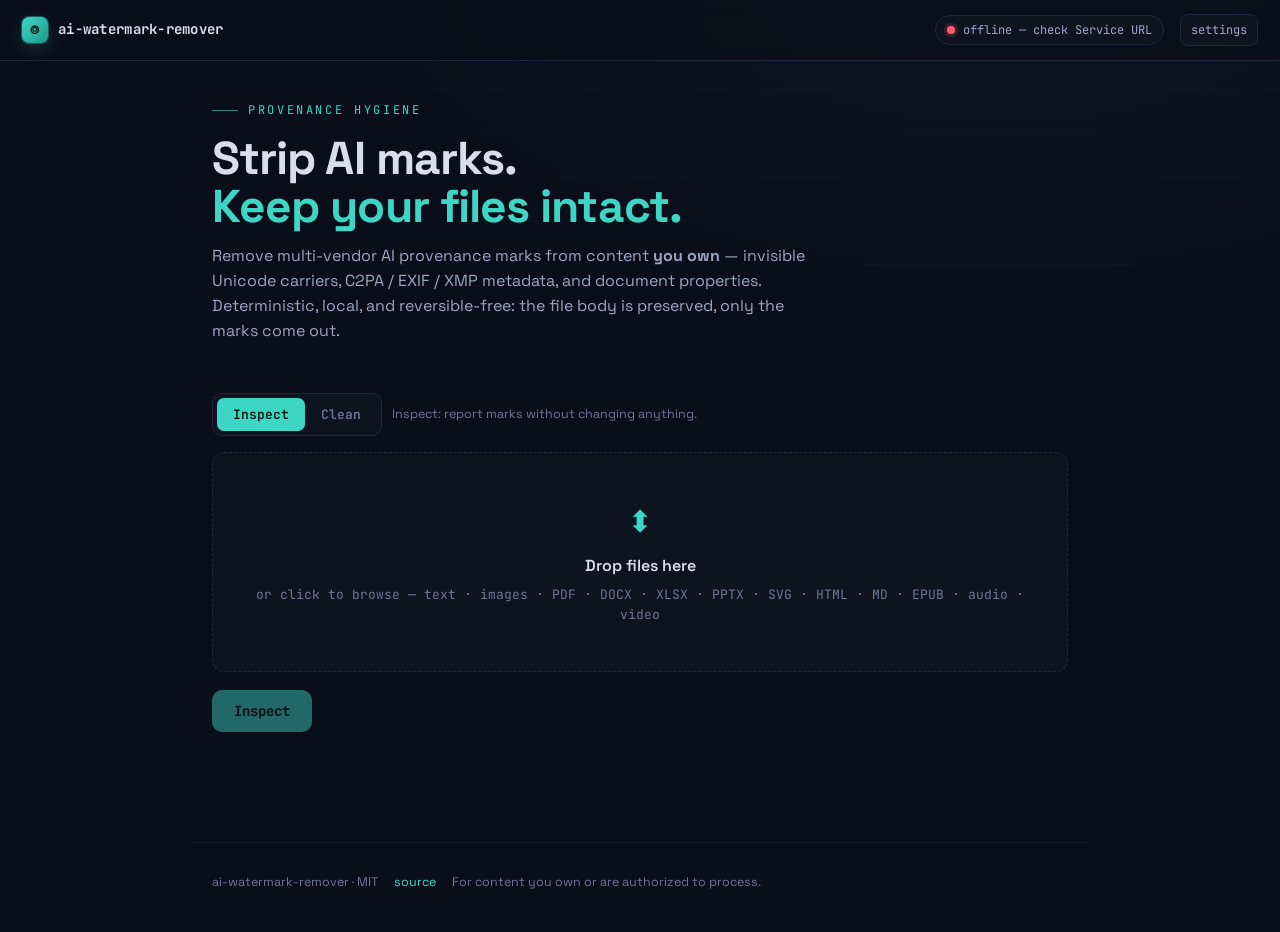
==== web/index.html @ 3063efda "add project files" ====
<!doctype html>
<html lang="en">
<head>
  <meta charset="utf-8" />
  <meta name="viewport" content="width=device-width, initial-scale=1" />
  <title>ai-watermark-remover — strip AI provenance marks</title>
  <meta name="description" content="Strip multi-vendor AI provenance marks: invisible Unicode, C2PA / EXIF / XMP metadata, and doc properties from files you own." />
  <link rel="preconnect" href="https://fonts.googleapis.com" />
  <link rel="preconnect" href="https://fonts.gstatic.com" crossorigin />
  <link href="https://fonts.googleapis.com/css2?family=Space+Grotesk:wght@400;500;600;700&family=JetBrains+Mono:wght@400;500;600;700&display=swap" rel="stylesheet" />
  <link rel="stylesheet" href="styles.css" />
</head>
<body>
  <!-- top bar -->
  <div class="topbar">
    <div class="brand">
      <span class="glyph">⌾</span>
      ai-watermark-remover <small id="ver">&nbsp;</small>
    </div>
    <div class="spacer"></div>
    <div class="status" id="status">
      <span class="dot wait" id="statusDot"></span>
      <span id="statusText">connecting…</span>
    </div>
    <button class="icon-btn" id="openSettings">settings</button>
  </div>

  <div class="wrap">
    <!-- hero -->
    <section class="hero">
      <div class="eyebrow">provenance hygiene</div>
      <h1>Strip AI marks.<br /><span class="stroke">Keep your files intact.</span></h1>
      <p class="lede">
        Remove multi-vendor AI provenance marks from content <b>you own</b> —
        invisible Unicode carriers, C2PA / EXIF / XMP metadata, and document
        properties. Deterministic, local, and reversible-free: the file body is
        preserved, only the marks come out.
      </p>
      <div class="pills" id="pills"></div>
    </section>

    <!-- mode -->
    <div class="modebar">
      <div class="seg" role="tablist">
        <button id="modeInspect" class="active">Inspect</button>
        <button id="modeClean">Clean</button>
      </div>
      <span class="hint" id="modeHint">Inspect: report marks without changing anything.</span>
    </div>

    <!-- dropzone -->
    <div class="dropzone" id="dropzone" tabindex="0" role="button" aria-label="Upload files">
      <div class="arrow">⬍</div>
      <div class="big">Drop files here</div>
      <div class="small">or click to browse — text · images · PDF · DOCX · XLSX · PPTX · SVG · HTML · MD · EPUB · audio · video</div>
      <input type="file" id="fileInput" multiple />
    </div>

    <!-- clean options (hidden in inspect mode) -->
    <details class="options" id="cleanOptions" style="display:none">
      <summary>Cleaning options</summary>
      <div class="body">
        <div class="optrow">
          <input type="checkbox" id="opt_also_layer_a" checked />
          <div><label for="opt_also_layer_a">Also scrub body text (Layer&nbsp;A)</label>
            <div class="desc">Strip invisible Unicode inside container documents (HTML, DOCX, EPUB…).</div></div>
        </div>
        <div class="optrow">
          <input type="checkbox" id="opt_nfkc" />
          <div><label for="opt_nfkc">NFKC normalize (text)</label>
            <div class="desc">Fold compatibility characters. Slightly more aggressive on text files.</div></div>
        </div>
        <div class="optrow">
          <input type="checkbox" id="opt_aggr" />
          <div><label for="opt_aggr">Aggressive homoglyphs (text)</label>
            <div class="desc">Map look-alike letters back to ASCII. May touch intentional styling.</div></div>
        </div>
        <div class="optrow">
          <input type="checkbox" id="opt_keepmeta" />
          <div><label for="opt_keepmeta">Keep non-AI metadata (images/AV)</label>
            <div class="desc">Only remove AI/C2PA marks, leave ordinary EXIF (camera, date) in place.</div></div>
        </div>
        <div class="optrow">
          <input type="checkbox" id="opt_detect" />
          <div><label for="opt_detect">Score before &amp; after</label>
            <div class="desc">Run configured detectors (stylometry, SynthID score if available) on input and output.</div></div>
        </div>
        <div class="optrow">
          <label for="opt_deep" style="min-width:150px">PDF deep-image pass</label>
          <select id="opt_deep">
            <option value="auto" selected>auto</option>
            <option value="always">always</option>
            <option value="lossless">lossless</option>
            <option value="never">never</option>
          </select>
          <div class="desc">Clean metadata inside images embedded in PDFs (needs Ghostscript).</div>
        </div>
      </div>
    </details>

    <div class="actions">
      <button class="btn" id="runBtn" disabled>Run</button>
      <button class="btn ghost" id="clearBtn" style="display:none">Clear</button>
      <span class="filecount" id="fileCount"></span>
    </div>

    <div class="scanbar" id="scanbar" style="display:none"><i></i></div>

    <!-- summary strip -->
    <div class="summary" id="summary" style="display:none"></div>

    <!-- results -->
    <div class="ledger" id="ledger"></div>
  </div>

  <!-- settings / capabilities popover -->
  <div class="pop" id="settingsPop">
    <div class="card">
      <h3>Settings</h3>
      <p class="sub">Connection and server capabilities.</p>

      <div class="field">
        <label for="apiBase">Service URL</label>
        <input id="apiBase" placeholder="/api" />
      </div>
      <div class="field">
        <label for="apiKey">API key (only if the server sets WATERMARKS_SERVER_API_KEY)</label>
        <input id="apiKey" type="password" placeholder="leave empty for no auth" />
      </div>

      <label style="font-family:var(--mono);font-size:12px;color:var(--ink-dim)">Server capabilities</label>
      <div class="caps" id="capsList"><div class="cap"><span class="d off"></span><span class="name">not loaded</span></div></div>

      <div class="actions" style="margin-top:4px">
        <button class="btn" id="saveSettings">Save &amp; reconnect</button>
        <button class="btn ghost" id="closeSettings">Close</button>
      </div>
    </div>
  </div>

  <footer class="foot">
    <div class="row">
      <span>ai-watermark-remover · MIT</span>
      <a href="https://github.com/mohityadav8/ai-watermark-remover" target="_blank" rel="noopener">source</a>
      <span>For content you own or are authorized to process.</span>
    </div>
  </footer>

  <script src="app.js"></script>
</body>
</html>
---- web/styles.css ----
/* ai-watermark-remover web UI — forensic "clean signal" aesthetic.
   No framework, no build step. Every color/spacing token lives here. */

:root {
  /* Palette — deliberately not the cream/serif AI default. A dark
     "signal lab": blue-black base, one teal "clean signal" accent,
     amber for findings, red for danger. */
  --bg:        #0A0E1A;
  --bg-grid:   #0d1220;
  --panel:     #111624;
  --panel-2:   #0e1320;
  --line:      #1E2740;
  --line-soft: #161d30;
  --ink:       #D8DEEE;
  --ink-dim:   #9aa6c2;
  --muted:     #6B7794;
  --signal:    #3DD6C4;   /* clean */
  --signal-dk: #1c9c8d;
  --warn:      #F5A623;   /* findings / suspicious */
  --danger:    #FF5C6C;
  --ok-bg:     rgba(61,214,196,0.08);
  --warn-bg:   rgba(245,166,35,0.09);
  --danger-bg: rgba(255,92,108,0.09);

  --mono: "JetBrains Mono", ui-monospace, "SF Mono", "Cascadia Code", Menlo, monospace;
  --sans: "Space Grotesk", ui-sans-serif, system-ui, -apple-system, "Segoe UI", sans-serif;

  --radius: 12px;
  --radius-sm: 8px;
}

* { box-sizing: border-box; }

html, body { margin: 0; padding: 0; }

body {
  background:
    radial-gradient(1100px 600px at 78% -8%, rgba(61,214,196,0.06), transparent 60%),
    linear-gradient(var(--bg-grid) 1px, transparent 1px) 0 0 / 100% 44px,
    var(--bg);
  color: var(--ink);
  font-family: var(--sans);
  font-size: 15px;
  line-height: 1.55;
  -webkit-font-smoothing: antialiased;
  min-height: 100vh;
}

a { color: var(--signal); text-decoration: none; }
a:hover { text-decoration: underline; }

/* ---------- top bar ---------- */
.topbar {
  display: flex; align-items: center; gap: 16px;
  padding: 14px 22px;
  border-bottom: 1px solid var(--line);
  background: rgba(10,14,26,0.75);
  backdrop-filter: blur(8px);
  position: sticky; top: 0; z-index: 20;
}
.brand {
  display: flex; align-items: center; gap: 10px;
  font-family: var(--mono); font-weight: 700; font-size: 14px;
  letter-spacing: 0.02em;
}
.brand .glyph {
  width: 26px; height: 26px; border-radius: 7px;
  background: linear-gradient(135deg, var(--signal), var(--signal-dk));
  display: grid; place-items: center;
  color: #04140f; font-weight: 800; font-size: 15px;
  box-shadow: 0 0 0 1px rgba(61,214,196,0.35), 0 6px 18px rgba(61,214,196,0.18);
}
.brand small { color: var(--muted); font-weight: 500; }
.topbar .spacer { flex: 1; }

.status {
  display: flex; align-items: center; gap: 8px;
  font-family: var(--mono); font-size: 12px; color: var(--ink-dim);
  padding: 5px 11px; border: 1px solid var(--line); border-radius: 999px;
  background: var(--panel-2);
}
.dot { width: 8px; height: 8px; border-radius: 50%; background: var(--muted); flex: none; }
.dot.up   { background: var(--signal); box-shadow: 0 0 0 3px rgba(61,214,196,0.18); }
.dot.down { background: var(--danger); box-shadow: 0 0 0 3px rgba(255,92,108,0.18); }
.dot.wait { background: var(--warn); animation: pulse 1.1s infinite; }
@keyframes pulse { 50% { opacity: 0.35; } }

.icon-btn {
  background: var(--panel-2); border: 1px solid var(--line);
  color: var(--ink-dim); border-radius: var(--radius-sm);
  padding: 7px 10px; cursor: pointer; font-family: var(--mono); font-size: 12px;
}
.icon-btn:hover { border-color: var(--signal-dk); color: var(--ink); }

/* ---------- layout ---------- */
.wrap { max-width: 900px; margin: 0 auto; padding: 40px 22px 80px; }

.hero { margin-bottom: 30px; }
.eyebrow {
  font-family: var(--mono); font-size: 12px; letter-spacing: 0.22em;
  color: var(--signal); text-transform: uppercase; margin-bottom: 14px;
  display: flex; align-items: center; gap: 10px;
}
.eyebrow::before {
  content: ""; width: 26px; height: 1px; background: var(--signal); opacity: 0.6;
}
h1 {
  font-size: clamp(30px, 5vw, 46px); line-height: 1.05; margin: 0 0 14px;
  font-weight: 700; letter-spacing: -0.02em;
}
h1 .stroke { color: var(--signal); }
.lede { color: var(--ink-dim); max-width: 62ch; margin: 0 0 20px; font-size: 16px; }

.pills { display: flex; flex-wrap: wrap; gap: 6px; }
.pill {
  font-family: var(--mono); font-size: 11px; font-weight: 600;
  padding: 4px 9px; border-radius: 6px; letter-spacing: 0.04em;
  background: var(--panel); border: 1px solid var(--line); color: var(--ink-dim);
}

/* ---------- mode toggle ---------- */
.modebar { display: flex; gap: 10px; align-items: center; margin: 26px 0 16px; flex-wrap: wrap; }
.seg {
  display: inline-flex; background: var(--panel-2);
  border: 1px solid var(--line); border-radius: 10px; padding: 4px;
}
.seg button {
  font-family: var(--mono); font-size: 13px; font-weight: 600;
  padding: 8px 16px; border: 0; border-radius: 7px; cursor: pointer;
  background: transparent; color: var(--muted);
}
.seg button.active { background: var(--signal); color: #04140f; }
.seg button:not(.active):hover { color: var(--ink); }
.modebar .hint { font-size: 12.5px; color: var(--muted); }

/* ---------- dropzone ---------- */
.dropzone {
  border: 1.5px dashed var(--line); border-radius: var(--radius);
  padding: 46px 24px; text-align: center; cursor: pointer;
  background: var(--panel-2); transition: border-color .15s, background .15s;
  position: relative; overflow: hidden;
}
.dropzone:hover, .dropzone.drag { border-color: var(--signal); background: rgba(61,214,196,0.04); }
.dropzone .arrow { font-size: 30px; color: var(--signal); margin-bottom: 8px; }
.dropzone .big { font-weight: 600; font-size: 16px; }
.dropzone .small { color: var(--muted); font-size: 13px; margin-top: 6px; font-family: var(--mono); }
.dropzone input { display: none; }

/* animated scan line while processing */
.scanbar { height: 3px; background: var(--line-soft); border-radius: 3px; margin: 18px 0 4px; overflow: hidden; position: relative; }
.scanbar > i {
  position: absolute; top: 0; height: 100%; width: 38%; left: -38%;
  background: linear-gradient(90deg, transparent, var(--signal), transparent);
  animation: scan 1.1s linear infinite;
}
@keyframes scan { to { left: 100%; } }

/* ---------- options ---------- */
.options {
  margin-top: 16px; border: 1px solid var(--line); border-radius: var(--radius);
  background: var(--panel); overflow: hidden;
}
.options summary {
  cursor: pointer; padding: 12px 16px; font-family: var(--mono); font-size: 13px;
  color: var(--ink-dim); list-style: none; user-select: none;
  display: flex; align-items: center; gap: 8px;
}
.options summary::-webkit-details-marker { display: none; }
.options summary::before { content: "▸"; color: var(--signal); transition: transform .15s; }
.options[open] summary::before { transform: rotate(90deg); }
.options .body { padding: 4px 16px 16px; border-top: 1px solid var(--line-soft); }
.optrow { display: flex; align-items: flex-start; gap: 10px; padding: 9px 0; }
.optrow input[type=checkbox] { margin-top: 3px; accent-color: var(--signal); width: 16px; height: 16px; }
.optrow label { font-size: 13.5px; }
.optrow .desc { color: var(--muted); font-size: 12px; }
.optrow select {
  background: var(--panel-2); color: var(--ink); border: 1px solid var(--line);
  border-radius: 6px; padding: 4px 8px; font-family: var(--mono); font-size: 12px;
}

/* ---------- action button ---------- */
.actions { display: flex; gap: 10px; margin-top: 18px; align-items: center; }
.btn {
  font-family: var(--mono); font-weight: 700; font-size: 14px;
  padding: 12px 22px; border-radius: 10px; border: 0; cursor: pointer;
  background: var(--signal); color: #04140f;
}
.btn:hover { filter: brightness(1.07); }
.btn:disabled { opacity: 0.45; cursor: not-allowed; filter: none; }
.btn.ghost { background: var(--panel-2); color: var(--ink); border: 1px solid var(--line); }
.btn.ghost:hover { border-color: var(--signal-dk); }
.filecount { font-family: var(--mono); font-size: 12px; color: var(--muted); }

/* ---------- results ledger ---------- */
.ledger { margin-top: 30px; display: flex; flex-direction: column; gap: 12px; }
.rowcard {
  border: 1px solid var(--line); border-radius: var(--radius);
  background: var(--panel); overflow: hidden;
}
.rowhead {
  display: flex; align-items: center; gap: 12px; padding: 13px 16px; cursor: pointer;
}
.rowhead .fname { font-family: var(--mono); font-size: 13.5px; flex: 1; overflow: hidden; text-overflow: ellipsis; white-space: nowrap; }
.badge {
  font-family: var(--mono); font-size: 11px; font-weight: 700; padding: 3px 9px;
  border-radius: 999px; letter-spacing: 0.03em; flex: none;
}
.badge.clean { background: var(--ok-bg); color: var(--signal); border: 1px solid rgba(61,214,196,0.3); }
.badge.found { background: var(--warn-bg); color: var(--warn); border: 1px solid rgba(245,166,35,0.3); }
.badge.err   { background: var(--danger-bg); color: var(--danger); border: 1px solid rgba(255,92,108,0.3); }
.badge.wait  { background: var(--panel-2); color: var(--muted); border: 1px solid var(--line); }
.kindtag { font-family: var(--mono); font-size: 11px; color: var(--muted); flex:none; }
.chev { color: var(--muted); transition: transform .15s; flex: none; }
.rowcard.open .chev { transform: rotate(90deg); }

.rowbody { display: none; padding: 4px 16px 16px; border-top: 1px solid var(--line-soft); }
.rowcard.open .rowbody { display: block; }

.dl {
  font-family: var(--mono); font-size: 12px; font-weight: 700; flex: none;
  padding: 6px 12px; border-radius: 7px; border: 1px solid var(--signal-dk);
  background: transparent; color: var(--signal); cursor: pointer; text-decoration: none;
}
.dl:hover { background: var(--ok-bg); text-decoration: none; }

/* findings table */
.findings { margin-top: 8px; }
.finding {
  display: flex; gap: 10px; padding: 7px 0; border-bottom: 1px solid var(--line-soft);
  font-size: 13px;
}
.finding:last-child { border-bottom: 0; }
.finding .k { font-family: var(--mono); color: var(--ink-dim); min-width: 190px; }
.finding .v { color: var(--ink); font-family: var(--mono); }
.finding .v.zero { color: var(--muted); }
.finding .v.hit { color: var(--warn); font-weight: 700; }

.note { font-size: 12.5px; color: var(--muted); margin-top: 10px; line-height: 1.5; }

pre.raw {
  margin-top: 12px; background: var(--panel-2); border: 1px solid var(--line-soft);
  border-radius: var(--radius-sm); padding: 12px; font-family: var(--mono);
  font-size: 11.5px; color: var(--ink-dim); overflow: auto; max-height: 320px;
}

/* summary strip after a run */
.summary {
  display: flex; gap: 18px; flex-wrap: wrap; align-items: center;
  margin-top: 24px; padding: 14px 18px; border: 1px solid var(--line);
  border-radius: var(--radius); background: var(--panel-2);
}
.summary .stat { font-family: var(--mono); font-size: 13px; }
.summary .stat b { color: var(--signal); font-size: 18px; margin-right: 6px; }
.summary .stat.warn b { color: var(--warn); }
.summary .spacer { flex: 1; }

/* ---------- capabilities / settings popover ---------- */
.pop {
  position: fixed; inset: 0; background: rgba(4,7,14,0.7); z-index: 40;
  display: none; align-items: center; justify-content: center; padding: 20px;
}
.pop.show { display: flex; }
.card {
  width: 100%; max-width: 460px; background: var(--panel);
  border: 1px solid var(--line); border-radius: var(--radius); padding: 22px;
}
.card h3 { margin: 0 0 4px; font-size: 17px; }
.card p.sub { margin: 0 0 16px; color: var(--muted); font-size: 13px; }
.field { margin-bottom: 14px; }
.field label { display: block; font-family: var(--mono); font-size: 12px; color: var(--ink-dim); margin-bottom: 6px; }
.field input {
  width: 100%; background: var(--panel-2); border: 1px solid var(--line);
  border-radius: var(--radius-sm); padding: 10px 12px; color: var(--ink);
  font-family: var(--mono); font-size: 13px;
}
.field input:focus { outline: none; border-color: var(--signal-dk); }
.caps { display: flex; flex-direction: column; gap: 7px; margin: 6px 0 16px; }
.cap { display: flex; align-items: center; gap: 9px; font-family: var(--mono); font-size: 12.5px; }
.cap .d { width: 7px; height: 7px; border-radius: 50%; flex: none; }
.cap .d.on { background: var(--signal); } .cap .d.off { background: var(--muted); }
.cap .name { color: var(--ink-dim); } .cap .val { margin-left: auto; color: var(--muted); }
.cap .val.on { color: var(--signal); }

footer.foot {
  max-width: 900px; margin: 0 auto; padding: 30px 22px 40px;
  color: var(--muted); font-size: 12.5px; border-top: 1px solid var(--line-soft);
}
footer.foot .row { display: flex; gap: 16px; flex-wrap: wrap; }

@media (max-width: 560px) {
  .finding { flex-direction: column; gap: 2px; }
  .finding .k { min-width: 0; }
  .rowhead .kindtag { display: none; }
}
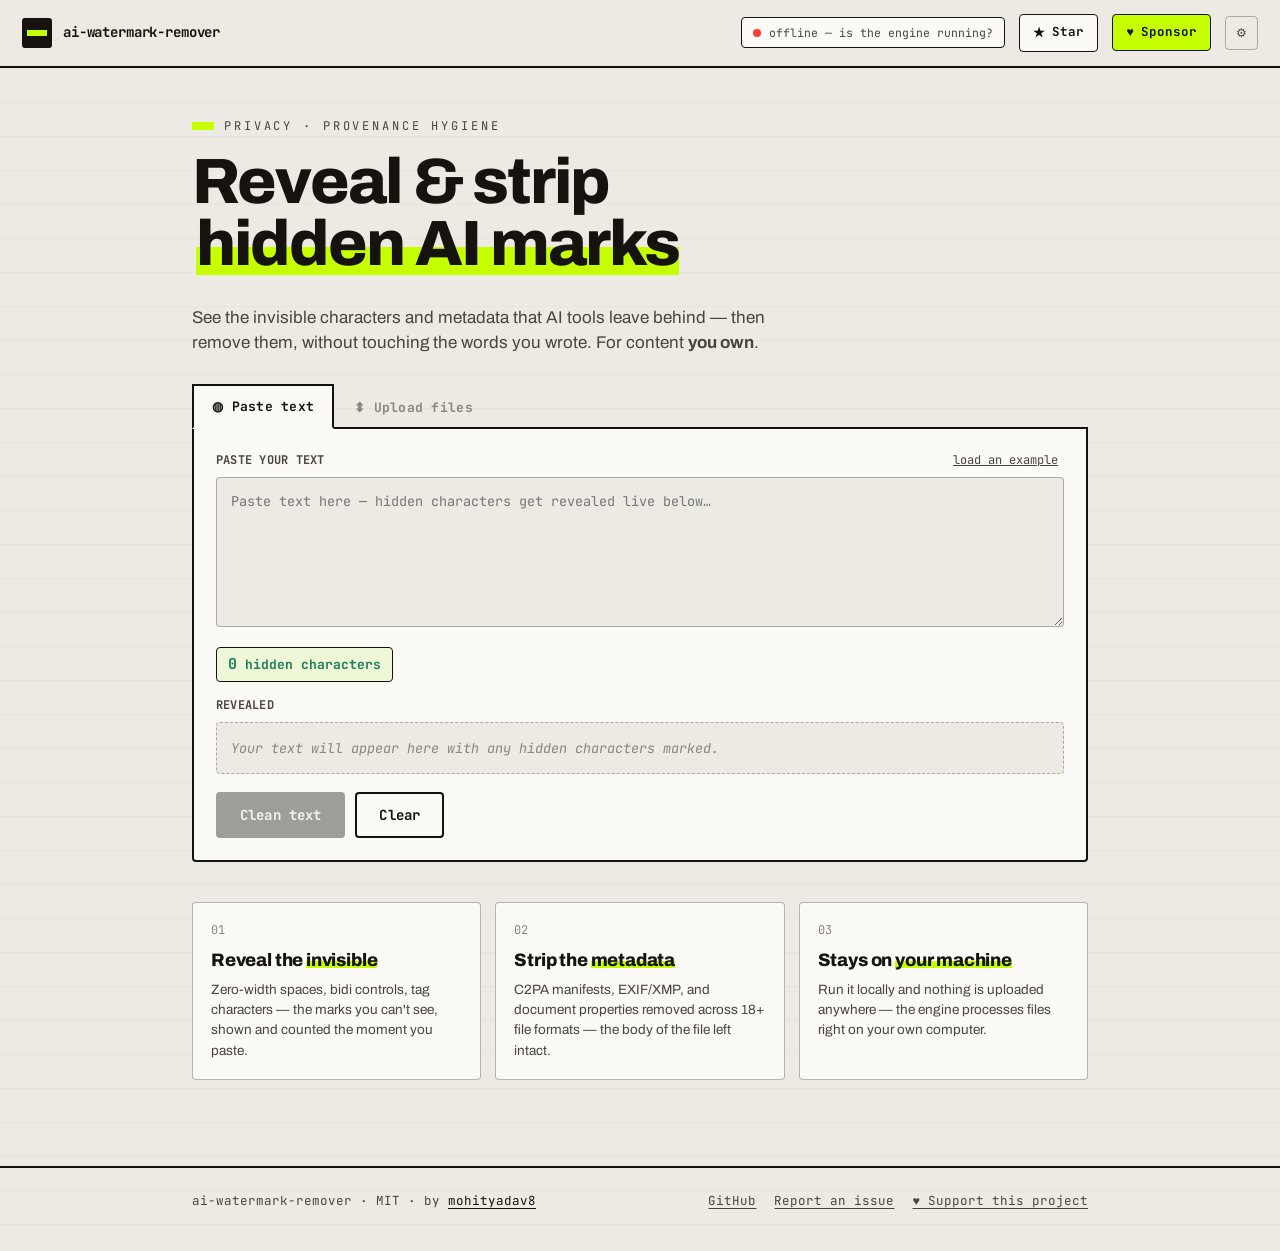
==== commit 2ac1d186: "New interactive UI + sponsor button" ====
--- a/web/index.html
+++ b/web/index.html
@@ -3,122 +3,145 @@
 <head>
   <meta charset="utf-8" />
   <meta name="viewport" content="width=device-width, initial-scale=1" />
-  <title>ai-watermark-remover — strip AI provenance marks</title>
-  <meta name="description" content="Strip multi-vendor AI provenance marks: invisible Unicode, C2PA / EXIF / XMP metadata, and doc properties from files you own." />
+  <title>ai-watermark-remover — reveal &amp; strip hidden AI marks</title>
+  <meta name="description" content="Reveal and remove hidden AI provenance marks — invisible Unicode, C2PA / EXIF / XMP metadata, doc properties — from content you own." />
   <link rel="preconnect" href="https://fonts.googleapis.com" />
   <link rel="preconnect" href="https://fonts.gstatic.com" crossorigin />
-  <link href="https://fonts.googleapis.com/css2?family=Space+Grotesk:wght@400;500;600;700&family=JetBrains+Mono:wght@400;500;600;700&display=swap" rel="stylesheet" />
+  <link href="https://fonts.googleapis.com/css2?family=Archivo:wght@400;500;600;700;800;900&family=JetBrains+Mono:wght@400;500;700&display=swap" rel="stylesheet" />
   <link rel="stylesheet" href="styles.css" />
 </head>
 <body>
-  <!-- top bar -->
+  <!-- =========================================================
+       EDIT YOUR LINKS HERE (used by the two header buttons + footer)
+       ========================================================= -->
+  <!-- repo:    https://github.com/mohityadav8/ai-watermark-remover
+       sponsor: https://github.com/sponsors/mohityadav8  -->
+
   <div class="topbar">
     <div class="brand">
-      <span class="glyph">⌾</span>
-      ai-watermark-remover <small id="ver">&nbsp;</small>
+      <span class="mark" aria-hidden="true"></span>
+      <span class="name">ai-watermark-remover</span>
     </div>
     <div class="spacer"></div>
-    <div class="status" id="status">
+    <span class="status" id="status">
       <span class="dot wait" id="statusDot"></span>
       <span id="statusText">connecting…</span>
-    </div>
-    <button class="icon-btn" id="openSettings">settings</button>
+    </span>
+    <a class="hbtn" id="repoLink" href="https://github.com/mohityadav8/ai-watermark-remover" target="_blank" rel="noopener">
+      <span class="star">★</span><span class="lbl">Star</span>
+    </a>
+    <a class="hbtn sponsor" id="sponsorLink" href="https://github.com/sponsors/mohityadav8" target="_blank" rel="noopener">
+      ♥ <span class="lbl">Sponsor</span>
+    </a>
+    <button class="iconbtn" id="openSettings" title="Settings">⚙</button>
   </div>
 
   <div class="wrap">
     <!-- hero -->
-    <section class="hero">
-      <div class="eyebrow">provenance hygiene</div>
-      <h1>Strip AI marks.<br /><span class="stroke">Keep your files intact.</span></h1>
+    <section>
+      <div class="eyebrow"><span class="tick"></span> privacy · provenance hygiene</div>
+      <h1>Reveal &amp; strip<br /><span class="redact"><span class="txt">hidden AI marks</span><span class="bar" aria-hidden="true"></span></span></h1>
       <p class="lede">
-        Remove multi-vendor AI provenance marks from content <b>you own</b> —
-        invisible Unicode carriers, C2PA / EXIF / XMP metadata, and document
-        properties. Deterministic, local, and reversible-free: the file body is
-        preserved, only the marks come out.
+        See the invisible characters and metadata that AI tools leave behind — then
+        remove them, without touching the words you wrote. For content <b>you own</b>.
       </p>
-      <div class="pills" id="pills"></div>
     </section>
 
-    <!-- mode -->
-    <div class="modebar">
-      <div class="seg" role="tablist">
-        <button id="modeInspect" class="active">Inspect</button>
-        <button id="modeClean">Clean</button>
-      </div>
-      <span class="hint" id="modeHint">Inspect: report marks without changing anything.</span>
+    <!-- tabs -->
+    <div class="tabs" role="tablist">
+      <button class="tab active" id="tabText" role="tab">◍ Paste text</button>
+      <button class="tab" id="tabFiles" role="tab">⬍ Upload files</button>
     </div>
 
-    <!-- dropzone -->
-    <div class="dropzone" id="dropzone" tabindex="0" role="button" aria-label="Upload files">
-      <div class="arrow">⬍</div>
-      <div class="big">Drop files here</div>
-      <div class="small">or click to browse — text · images · PDF · DOCX · XLSX · PPTX · SVG · HTML · MD · EPUB · audio · video</div>
-      <input type="file" id="fileInput" multiple />
+    <!-- PANEL: text -->
+    <div class="panel" id="panelText">
+      <div class="rowlabel">
+        <span class="l">Paste your text</span>
+        <button class="link" id="loadExample">load an example</button>
+      </div>
+      <textarea class="paste" id="textInput" placeholder="Paste text here — hidden characters get revealed live below…"></textarea>
+
+      <div class="livestat" id="liveStat">
+        <span class="verdict clean" id="verdict"><span class="n">0</span> hidden characters</span>
+        <span class="chips" id="chips"></span>
+      </div>
+
+      <div class="rowlabel"><span class="l">Revealed</span></div>
+      <div class="revealbox" id="revealBox"><span class="empty">Your text will appear here with any hidden characters marked.</span></div>
+
+      <div class="actions">
+        <button class="btn" id="cleanTextBtn" disabled>Clean text</button>
+        <button class="btn ghost" id="clearTextBtn">Clear</button>
+        <span class="hintline" id="textHint"></span>
+      </div>
+
+      <div class="outwrap" id="textOutWrap" style="display:none">
+        <div class="cap">✓ Cleaned — <span id="textRemoved"></span></div>
+        <div class="outbox" id="textOutput"></div>
+        <div class="stamp" id="stampText">Clean</div>
+        <div class="actions">
+          <button class="btn" id="copyTextBtn">Copy cleaned text</button>
+        </div>
+      </div>
     </div>
 
-    <!-- clean options (hidden in inspect mode) -->
-    <details class="options" id="cleanOptions" style="display:none">
-      <summary>Cleaning options</summary>
-      <div class="body">
-        <div class="optrow">
-          <input type="checkbox" id="opt_also_layer_a" checked />
-          <div><label for="opt_also_layer_a">Also scrub body text (Layer&nbsp;A)</label>
-            <div class="desc">Strip invisible Unicode inside container documents (HTML, DOCX, EPUB…).</div></div>
-        </div>
-        <div class="optrow">
-          <input type="checkbox" id="opt_nfkc" />
-          <div><label for="opt_nfkc">NFKC normalize (text)</label>
-            <div class="desc">Fold compatibility characters. Slightly more aggressive on text files.</div></div>
-        </div>
-        <div class="optrow">
-          <input type="checkbox" id="opt_aggr" />
-          <div><label for="opt_aggr">Aggressive homoglyphs (text)</label>
-            <div class="desc">Map look-alike letters back to ASCII. May touch intentional styling.</div></div>
-        </div>
-        <div class="optrow">
-          <input type="checkbox" id="opt_keepmeta" />
-          <div><label for="opt_keepmeta">Keep non-AI metadata (images/AV)</label>
-            <div class="desc">Only remove AI/C2PA marks, leave ordinary EXIF (camera, date) in place.</div></div>
-        </div>
-        <div class="optrow">
-          <input type="checkbox" id="opt_detect" />
-          <div><label for="opt_detect">Score before &amp; after</label>
-            <div class="desc">Run configured detectors (stylometry, SynthID score if available) on input and output.</div></div>
-        </div>
-        <div class="optrow">
-          <label for="opt_deep" style="min-width:150px">PDF deep-image pass</label>
-          <select id="opt_deep">
-            <option value="auto" selected>auto</option>
-            <option value="always">always</option>
-            <option value="lossless">lossless</option>
-            <option value="never">never</option>
-          </select>
-          <div class="desc">Clean metadata inside images embedded in PDFs (needs Ghostscript).</div>
-        </div>
+    <!-- PANEL: files -->
+    <div class="panel" id="panelFiles" style="display:none">
+      <div class="dropzone" id="dropzone" tabindex="0" role="button" aria-label="Upload files">
+        <div class="icon" aria-hidden="true"></div>
+        <div class="big">Drop files here</div>
+        <div class="small">or click to browse — TXT · MD · HTML · PNG · JPEG · PDF · DOCX · XLSX · PPTX · SVG · EPUB · MP4 · MP3</div>
+        <input type="file" id="fileInput" multiple />
       </div>
-    </details>
+      <div class="filechips" id="fileChips"></div>
 
-    <div class="actions">
-      <button class="btn" id="runBtn" disabled>Run</button>
-      <button class="btn ghost" id="clearBtn" style="display:none">Clear</button>
-      <span class="filecount" id="fileCount"></span>
+      <div class="actions">
+        <button class="btn ghost" id="inspectBtn" disabled>Inspect</button>
+        <button class="btn" id="cleanBtn" disabled>Clean</button>
+        <button class="btn ghost" id="clearFilesBtn" style="display:none">Clear</button>
+        <span class="hintline" id="fileHint"></span>
+      </div>
+
+      <div class="scanbar" id="scanbar" style="display:none"><i></i></div>
+      <div class="summary" id="summary" style="display:none"></div>
+      <div class="ledger" id="ledger"></div>
     </div>
 
-    <div class="scanbar" id="scanbar" style="display:none"><i></i></div>
-
-    <!-- summary strip -->
-    <div class="summary" id="summary" style="display:none"></div>
-
-    <!-- results -->
-    <div class="ledger" id="ledger"></div>
+    <!-- features -->
+    <section class="features">
+      <div class="feature">
+        <div class="num">01</div>
+        <h3>Reveal the <span class="accent">invisible</span></h3>
+        <p>Zero-width spaces, bidi controls, tag characters — the marks you can't see, shown and counted the moment you paste.</p>
+      </div>
+      <div class="feature">
+        <div class="num">02</div>
+        <h3>Strip the <span class="accent">metadata</span></h3>
+        <p>C2PA manifests, EXIF/XMP, and document properties removed across 18+ file formats — the body of the file left intact.</p>
+      </div>
+      <div class="feature">
+        <div class="num">03</div>
+        <h3>Stays on <span class="accent">your machine</span></h3>
+        <p>Run it locally and nothing is uploaded anywhere — the engine processes files right on your own computer.</p>
+      </div>
+    </section>
   </div>
 
-  <!-- settings / capabilities popover -->
+  <footer class="foot">
+    <div class="footin">
+      <span class="who">ai-watermark-remover · MIT · by <a href="https://github.com/mohityadav8" target="_blank" rel="noopener">mohityadav8</a></span>
+      <span class="spacer"></span>
+      <a class="flink" href="https://github.com/mohityadav8/ai-watermark-remover" target="_blank" rel="noopener">GitHub</a>
+      <a class="flink" href="https://github.com/mohityadav8/ai-watermark-remover/issues" target="_blank" rel="noopener">Report an issue</a>
+      <a class="flink" href="https://github.com/sponsors/mohityadav8" target="_blank" rel="noopener">♥ Support this project</a>
+    </div>
+  </footer>
+
+  <!-- settings modal -->
   <div class="pop" id="settingsPop">
-    <div class="card">
+    <div class="modal">
       <h3>Settings</h3>
       <p class="sub">Connection and server capabilities.</p>
-
       <div class="field">
         <label for="apiBase">Service URL</label>
         <input id="apiBase" placeholder="/api" />
@@ -127,25 +150,15 @@
         <label for="apiKey">API key (only if the server sets WATERMARKS_SERVER_API_KEY)</label>
         <input id="apiKey" type="password" placeholder="leave empty for no auth" />
       </div>
-
-      <label style="font-family:var(--mono);font-size:12px;color:var(--ink-dim)">Server capabilities</label>
+      <label style="font-family:var(--mono);font-size:12px;color:var(--ink-2)">Server capabilities</label>
       <div class="caps" id="capsList"><div class="cap"><span class="d off"></span><span class="name">not loaded</span></div></div>
-
-      <div class="actions" style="margin-top:4px">
+      <div class="actions">
         <button class="btn" id="saveSettings">Save &amp; reconnect</button>
         <button class="btn ghost" id="closeSettings">Close</button>
       </div>
     </div>
   </div>
 
-  <footer class="foot">
-    <div class="row">
-      <span>ai-watermark-remover · MIT</span>
-      <a href="https://github.com/mohityadav8/ai-watermark-remover" target="_blank" rel="noopener">source</a>
-      <span>For content you own or are authorized to process.</span>
-    </div>
-  </footer>
-
   <script src="app.js"></script>
 </body>
-</html>
+</html>
--- a/web/styles.css
+++ b/web/styles.css
@@ -1,294 +1,1114 @@
-/* ai-watermark-remover web UI — forensic "clean signal" aesthetic.
-   No framework, no build step. Every color/spacing token lives here. */
+/* ai-watermark-remover — "declassify" theme.
+   Concept: revealing and redacting hidden marks. Cool-neutral paper, heavy
+   grotesk type, solid-black redaction bars (the signature), one electric-lime
+   highlighter accent. No serif, no dark-mode-with-acid, no broadsheet rules. */
 
 :root {
-  /* Palette — deliberately not the cream/serif AI default. A dark
-     "signal lab": blue-black base, one teal "clean signal" accent,
-     amber for findings, red for danger. */
-  --bg:        #0A0E1A;
-  --bg-grid:   #0d1220;
-  --panel:     #111624;
-  --panel-2:   #0e1320;
-  --line:      #1E2740;
-  --line-soft: #161d30;
-  --ink:       #D8DEEE;
-  --ink-dim:   #9aa6c2;
-  --muted:     #6B7794;
-  --signal:    #3DD6C4;   /* clean */
-  --signal-dk: #1c9c8d;
-  --warn:      #F5A623;   /* findings / suspicious */
-  --danger:    #FF5C6C;
-  --ok-bg:     rgba(61,214,196,0.08);
-  --warn-bg:   rgba(245,166,35,0.09);
-  --danger-bg: rgba(255,92,108,0.09);
-
-  --mono: "JetBrains Mono", ui-monospace, "SF Mono", "Cascadia Code", Menlo, monospace;
-  --sans: "Space Grotesk", ui-sans-serif, system-ui, -apple-system, "Segoe UI", sans-serif;
-
-  --radius: 12px;
-  --radius-sm: 8px;
-}
-
-* { box-sizing: border-box; }
-
-html, body { margin: 0; padding: 0; }
-
+  --paper: #ECEAE3;
+  --paper-2: #E3E0D7;
+  --card: #FBFAF6;
+  --ink: #16130F;
+  --ink-2: #4A443B;
+  --muted: #8B857A;
+  --line: rgba(22, 19, 15, 0.14);
+  --line-2: rgba(22, 19, 15, 0.30);
+  --redact: #16130F;
+  --marker: #C6FF00;
+  /* highlighter lime */
+  --marker-d: #A8DA00;
+  --alert: #FF3B30;
+  /* marks found */
+  --alert-d: #C81E12;
+  --ok: #1a7f5a;
+
+  --display: "Archivo", ui-sans-serif, system-ui, -apple-system, "Segoe UI", sans-serif;
+  --body: "Archivo", ui-sans-serif, system-ui, -apple-system, "Segoe UI", sans-serif;
+  --mono: "JetBrains Mono", ui-monospace, "SF Mono", Menlo, monospace;
+
+  --r: 4px;
+  /* documents are crisp — small radii, not pill-round */
+}
+
+* {
+  box-sizing: border-box;
+}
+
+html,
 body {
-  background:
-    radial-gradient(1100px 600px at 78% -8%, rgba(61,214,196,0.06), transparent 60%),
-    linear-gradient(var(--bg-grid) 1px, transparent 1px) 0 0 / 100% 44px,
-    var(--bg);
-  color: var(--ink);
-  font-family: var(--sans);
+  margin: 0;
+  padding: 0;
+}
+
+body {
+  background: var(--paper);
+  color: var(--ink);
+  font-family: var(--body);
   font-size: 15px;
-  line-height: 1.55;
+  line-height: 1.5;
   -webkit-font-smoothing: antialiased;
   min-height: 100vh;
-}
-
-a { color: var(--signal); text-decoration: none; }
-a:hover { text-decoration: underline; }
-
-/* ---------- top bar ---------- */
+  /* faint document ruling */
+  background-image: linear-gradient(rgba(22, 19, 15, 0.028) 1px, transparent 1px);
+  background-size: 100% 34px;
+}
+
+a {
+  color: var(--ink);
+  text-underline-offset: 3px;
+}
+
+/* ---------------- top bar ---------------- */
 .topbar {
-  display: flex; align-items: center; gap: 16px;
+  display: flex;
+  align-items: center;
+  gap: 14px;
   padding: 14px 22px;
+  border-bottom: 2px solid var(--ink);
+  background: var(--paper);
+  position: sticky;
+  top: 0;
+  z-index: 30;
+}
+
+.brand {
+  display: flex;
+  align-items: center;
+  gap: 11px;
+}
+
+.brand .mark {
+  width: 30px;
+  height: 30px;
+  background: var(--ink);
+  position: relative;
+  border-radius: 3px;
+}
+
+.brand .mark::after {
+  /* a little redaction bar inside the logo */
+  content: "";
+  position: absolute;
+  left: 5px;
+  right: 5px;
+  top: 12px;
+  height: 6px;
+  background: var(--marker);
+}
+
+.brand .name {
+  font-family: var(--mono);
+  font-weight: 700;
+  font-size: 14px;
+  letter-spacing: -0.01em;
+}
+
+.brand .name b {
+  font-weight: 700;
+}
+
+.topbar .spacer {
+  flex: 1;
+}
+
+.status {
+  display: inline-flex;
+  align-items: center;
+  gap: 8px;
+  font-family: var(--mono);
+  font-size: 11.5px;
+  color: var(--ink-2);
+  padding: 6px 11px;
+  border: 1.5px solid var(--ink);
+  border-radius: var(--r);
+  background: var(--card);
+}
+
+.dot {
+  width: 8px;
+  height: 8px;
+  border-radius: 50%;
+  background: var(--muted);
+}
+
+.dot.up {
+  background: var(--ok);
+}
+
+.dot.down {
+  background: var(--alert);
+}
+
+.dot.wait {
+  background: #d9a400;
+  animation: blink 1s infinite;
+}
+
+@keyframes blink {
+  50% {
+    opacity: .3;
+  }
+}
+
+/* header buttons */
+.hbtn {
+  font-family: var(--mono);
+  font-size: 12.5px;
+  font-weight: 700;
+  display: inline-flex;
+  align-items: center;
+  gap: 7px;
+  padding: 8px 13px;
+  border-radius: var(--r);
+  cursor: pointer;
+  text-decoration: none;
+  border: 1.5px solid var(--ink);
+  background: var(--card);
+  color: var(--ink);
+}
+
+.hbtn:hover {
+  background: var(--ink);
+  color: var(--paper);
+}
+
+.hbtn.sponsor {
+  background: var(--marker);
+  border-color: var(--ink);
+  color: var(--ink);
+}
+
+.hbtn.sponsor:hover {
+  background: var(--ink);
+  color: var(--marker);
+}
+
+.hbtn .star {
+  font-size: 13px;
+}
+
+.iconbtn {
+  font-family: var(--mono);
+  font-size: 12px;
+  border: 1.5px solid var(--line-2);
+  background: transparent;
+  color: var(--ink-2);
+  border-radius: var(--r);
+  padding: 8px 10px;
+  cursor: pointer;
+}
+
+.iconbtn:hover {
+  border-color: var(--ink);
+  color: var(--ink);
+}
+
+/* ---------------- layout ---------------- */
+.wrap {
+  max-width: 940px;
+  margin: 0 auto;
+  padding: 46px 22px 40px;
+}
+
+/* ---------------- hero ---------------- */
+.eyebrow {
+  font-family: var(--mono);
+  font-size: 12px;
+  letter-spacing: 0.24em;
+  text-transform: uppercase;
+  color: var(--ink-2);
+  display: inline-flex;
+  align-items: center;
+  gap: 10px;
+  margin-bottom: 16px;
+}
+
+.eyebrow .tick {
+  width: 22px;
+  height: 8px;
+  background: var(--marker);
+  display: inline-block;
+}
+
+h1 {
+  font-family: var(--display);
+  font-weight: 800;
+  letter-spacing: -0.03em;
+  font-size: clamp(34px, 6.4vw, 64px);
+  line-height: 0.98;
+  margin: 0 0 18px;
+  text-transform: none;
+}
+
+/* redaction reveal on a phrase */
+.redact {
+  position: relative;
+  display: inline-block;
+  overflow: hidden;
+  padding: 0 4px;
+}
+
+.redact .txt {
+  background: linear-gradient(var(--marker), var(--marker)) 0 88%/100% 40% no-repeat;
+  padding-bottom: 2px;
+}
+
+.redact .bar {
+  position: absolute;
+  top: -4px;
+  bottom: -2px;
+  left: -4px;
+  right: -4px;
+  background: var(--redact);
+  transform: translateX(0);
+  animation: wipe 1.15s cubic-bezier(.76, 0, .24, 1) .45s both;
+}
+
+@keyframes wipe {
+  to {
+    transform: translateX(calc(100% + 8px));
+  }
+}
+
+.lede {
+  color: var(--ink-2);
+  max-width: 60ch;
+  font-size: 17px;
+  margin: 0 0 26px;
+}
+
+/* ---------------- tabs ---------------- */
+.tabs {
+  display: flex;
+  gap: 0;
+  border-bottom: 2px solid var(--ink);
+  margin-bottom: 0;
+}
+
+.tab {
+  font-family: var(--mono);
+  font-size: 13px;
+  font-weight: 700;
+  letter-spacing: 0.02em;
+  padding: 12px 18px;
+  border: 2px solid transparent;
+  border-bottom: none;
+  cursor: pointer;
+  background: transparent;
+  color: var(--muted);
+  position: relative;
+  top: 2px;
+}
+
+.tab.active {
+  color: var(--ink);
+  background: var(--card);
+  border-color: var(--ink);
+  border-bottom: 2px solid var(--card);
+}
+
+.tab:not(.active):hover {
+  color: var(--ink);
+}
+
+.panel {
+  border: 2px solid var(--ink);
+  border-top: none;
+  background: var(--card);
+  padding: 22px;
+  border-radius: 0 0 var(--r) var(--r);
+}
+
+/* ---------------- text tool ---------------- */
+.rowlabel {
+  display: flex;
+  align-items: center;
+  justify-content: space-between;
+  margin-bottom: 8px;
+}
+
+.rowlabel .l {
+  font-family: var(--mono);
+  font-size: 12px;
+  font-weight: 700;
+  letter-spacing: 0.02em;
+  text-transform: uppercase;
+  color: var(--ink-2);
+}
+
+.rowlabel .link {
+  font-family: var(--mono);
+  font-size: 12px;
+  color: var(--ink-2);
+  cursor: pointer;
+  text-decoration: underline;
+  background: none;
+  border: 0;
+}
+
+.rowlabel .link:hover {
+  color: var(--ink);
+}
+
+textarea.paste {
+  width: 100%;
+  min-height: 150px;
+  resize: vertical;
+  border: 1.5px solid var(--line-2);
+  border-radius: var(--r);
+  background: var(--paper);
+  padding: 13px 14px;
+  font-family: var(--mono);
+  font-size: 13.5px;
+  line-height: 1.6;
+  color: var(--ink);
+}
+
+textarea.paste:focus {
+  outline: none;
+  border-color: var(--ink);
+  box-shadow: 0 0 0 3px var(--marker);
+}
+
+.livestat {
+  display: flex;
+  align-items: center;
+  gap: 10px;
+  flex-wrap: wrap;
+  margin: 14px 0;
+  font-family: var(--mono);
+  font-size: 13px;
+}
+
+.verdict {
+  font-weight: 700;
+  display: inline-flex;
+  align-items: center;
+  gap: 8px;
+  padding: 5px 11px;
+  border-radius: var(--r);
+  border: 1.5px solid var(--ink);
+}
+
+.verdict.clean {
+  background: #eef7d6;
+  color: var(--ok);
+}
+
+.verdict.dirty {
+  background: #ffe6e4;
+  color: var(--alert-d);
+}
+
+.verdict .n {
+  font-size: 15px;
+}
+
+.chips {
+  display: flex;
+  gap: 6px;
+  flex-wrap: wrap;
+}
+
+.chip {
+  font-family: var(--mono);
+  font-size: 11px;
+  font-weight: 700;
+  padding: 3px 8px;
+  border-radius: var(--r);
+  border: 1.5px solid var(--line-2);
+  background: var(--card);
+  color: var(--ink-2);
+}
+
+.chip b {
+  color: var(--alert-d);
+}
+
+.revealbox {
+  border: 1.5px dashed var(--line-2);
+  border-radius: var(--r);
+  background: var(--paper);
+  padding: 13px 14px;
+  font-family: var(--mono);
+  font-size: 13.5px;
+  line-height: 1.8;
+  white-space: pre-wrap;
+  word-break: break-word;
+  min-height: 46px;
+  color: var(--ink);
+  max-height: 260px;
+  overflow: auto;
+}
+
+.revealbox .glyph {
+  display: inline-block;
+  background: var(--alert);
+  color: #fff;
+  font-weight: 700;
+  font-size: 10px;
+  padding: 0 5px;
+  margin: 0 1px;
+  border-radius: 3px;
+  vertical-align: middle;
+  letter-spacing: 0.03em;
+  cursor: help;
+  transform: translateY(-1px);
+}
+
+.revealbox .space {
+  background: var(--marker);
+  color: var(--ink);
+}
+
+.revealbox .empty {
+  color: var(--muted);
+  font-style: italic;
+}
+
+/* ---------------- buttons ---------------- */
+.actions {
+  display: flex;
+  gap: 10px;
+  align-items: center;
+  margin-top: 18px;
+  flex-wrap: wrap;
+}
+
+.btn {
+  font-family: var(--mono);
+  font-weight: 700;
+  font-size: 14px;
+  letter-spacing: 0.01em;
+  padding: 12px 22px;
+  border-radius: var(--r);
+  border: 2px solid var(--ink);
+  cursor: pointer;
+  background: var(--ink);
+  color: var(--paper);
+}
+
+.btn:hover {
+  background: var(--marker);
+  color: var(--ink);
+}
+
+.btn:disabled {
+  opacity: .4;
+  cursor: not-allowed;
+  background: var(--ink);
+  color: var(--paper);
+}
+
+.btn.ghost {
+  background: transparent;
+  color: var(--ink);
+}
+
+.btn.ghost:hover {
+  background: var(--ink);
+  color: var(--paper);
+}
+
+.hintline {
+  font-family: var(--mono);
+  font-size: 12px;
+  color: var(--muted);
+}
+
+/* text output */
+.outwrap {
+  margin-top: 20px;
+  position: relative;
+}
+
+.outwrap .cap {
+  font-family: var(--mono);
+  font-size: 12px;
+  font-weight: 700;
+  text-transform: uppercase;
+  letter-spacing: 0.02em;
+  color: var(--ok);
+  margin-bottom: 8px;
+  display: flex;
+  align-items: center;
+  gap: 8px;
+}
+
+.outbox {
+  border: 1.5px solid var(--ok);
+  border-radius: var(--r);
+  background: #f4fae9;
+  padding: 13px 14px;
+  font-family: var(--mono);
+  font-size: 13.5px;
+  line-height: 1.6;
+  white-space: pre-wrap;
+  word-break: break-word;
+  color: var(--ink);
+  max-height: 260px;
+  overflow: auto;
+}
+
+/* the CLEAN stamp — success signature */
+.stamp {
+  position: absolute;
+  top: -6px;
+  right: 8px;
+  transform: rotate(-11deg) scale(.6);
+  font-family: var(--display);
+  font-weight: 800;
+  font-size: 30px;
+  letter-spacing: 0.06em;
+  color: var(--ok);
+  border: 4px solid var(--ok);
+  border-radius: 8px;
+  padding: 2px 12px;
+  opacity: 0;
+  pointer-events: none;
+  text-transform: uppercase;
+}
+
+.stamp.show {
+  animation: stampin .5s cubic-bezier(.2, 1.4, .4, 1) forwards;
+}
+
+@keyframes stampin {
+  to {
+    opacity: .9;
+    transform: rotate(-11deg) scale(1);
+  }
+}
+
+/* ---------------- dropzone + files ---------------- */
+.dropzone {
+  border: 2px dashed var(--line-2);
+  border-radius: var(--r);
+  background: var(--paper);
+  padding: 42px 22px;
+  text-align: center;
+  cursor: pointer;
+  transition: border-color .15s, background .15s;
+}
+
+.dropzone:hover,
+.dropzone.drag {
+  border-color: var(--ink);
+  background: #f0eee7;
+}
+
+.dropzone .big {
+  font-family: var(--display);
+  font-weight: 700;
+  font-size: 18px;
+}
+
+.dropzone .small {
+  font-family: var(--mono);
+  font-size: 12.5px;
+  color: var(--muted);
+  margin-top: 6px;
+}
+
+.dropzone input {
+  display: none;
+}
+
+.dropzone .icon {
+  width: 40px;
+  height: 40px;
+  margin: 0 auto 10px;
+  background: var(--ink);
+  border-radius: 4px;
+  position: relative;
+}
+
+.dropzone .icon::after {
+  content: "";
+  position: absolute;
+  left: 8px;
+  right: 8px;
+  top: 17px;
+  height: 6px;
+  background: var(--marker);
+}
+
+.filechips {
+  display: flex;
+  flex-wrap: wrap;
+  gap: 7px;
+  margin-top: 14px;
+}
+
+.fchip {
+  font-family: var(--mono);
+  font-size: 12px;
+  padding: 5px 10px;
+  border-radius: var(--r);
+  border: 1.5px solid var(--line-2);
+  background: var(--card);
+  color: var(--ink);
+  display: inline-flex;
+  align-items: center;
+  gap: 8px;
+}
+
+.fchip .x {
+  cursor: pointer;
+  color: var(--muted);
+  font-weight: 700;
+}
+
+.fchip .x:hover {
+  color: var(--alert-d);
+}
+
+.scanbar {
+  height: 4px;
+  background: var(--paper-2);
+  border-radius: 3px;
+  margin: 18px 0 0;
+  overflow: hidden;
+  position: relative;
+}
+
+.scanbar>i {
+  position: absolute;
+  top: 0;
+  left: -40%;
+  height: 100%;
+  width: 40%;
+  background: var(--ink);
+  animation: scan 1s linear infinite;
+}
+
+.scanbar>i::after {
+  content: "";
+  position: absolute;
+  inset: 0;
+  background: var(--marker);
+  opacity: .5;
+}
+
+@keyframes scan {
+  to {
+    left: 100%;
+  }
+}
+
+.summary {
+  display: flex;
+  gap: 22px;
+  flex-wrap: wrap;
+  align-items: center;
+  margin-top: 22px;
+  padding: 14px 18px;
+  border: 2px solid var(--ink);
+  border-radius: var(--r);
+  background: var(--paper);
+}
+
+.summary .stat {
+  font-family: var(--mono);
+  font-size: 13px;
+  color: var(--ink-2);
+}
+
+.summary .stat b {
+  font-family: var(--display);
+  font-weight: 800;
+  font-size: 22px;
+  color: var(--ink);
+  margin-right: 7px;
+}
+
+.summary .stat.hot b {
+  color: var(--alert-d);
+}
+
+.summary .spacer {
+  flex: 1;
+}
+
+.ledger {
+  margin-top: 16px;
+  display: flex;
+  flex-direction: column;
+  gap: 10px;
+}
+
+.rowcard {
+  border: 1.5px solid var(--line-2);
+  border-radius: var(--r);
+  background: var(--card);
+  overflow: hidden;
+}
+
+.rowhead {
+  display: flex;
+  align-items: center;
+  gap: 12px;
+  padding: 12px 15px;
+  cursor: pointer;
+}
+
+.rowhead .fname {
+  font-family: var(--mono);
+  font-size: 13.5px;
+  flex: 1;
+  overflow: hidden;
+  text-overflow: ellipsis;
+  white-space: nowrap;
+}
+
+.badge {
+  font-family: var(--mono);
+  font-size: 11px;
+  font-weight: 700;
+  padding: 3px 9px;
+  border-radius: var(--r);
+  border: 1.5px solid var(--ink);
+}
+
+.badge.clean {
+  background: #eef7d6;
+  color: var(--ok);
+}
+
+.badge.found {
+  background: #ffe6e4;
+  color: var(--alert-d);
+}
+
+.badge.err {
+  background: #fff0d6;
+  color: #9a6a00;
+}
+
+.badge.wait {
+  background: var(--paper);
+  color: var(--muted);
+  border-color: var(--line-2);
+}
+
+.kindtag {
+  font-family: var(--mono);
+  font-size: 11px;
+  color: var(--muted);
+}
+
+.chev {
+  color: var(--muted);
+  transition: transform .15s;
+  font-family: var(--mono);
+}
+
+.rowcard.open .chev {
+  transform: rotate(90deg);
+}
+
+.dl {
+  font-family: var(--mono);
+  font-size: 12px;
+  font-weight: 700;
+  padding: 6px 12px;
+  border-radius: var(--r);
+  border: 1.5px solid var(--ink);
+  background: var(--marker);
+  color: var(--ink);
+  cursor: pointer;
+  text-decoration: none;
+}
+
+.dl:hover {
+  background: var(--ink);
+  color: var(--marker);
+}
+
+.rowbody {
+  display: none;
+  padding: 4px 15px 15px;
+  border-top: 1.5px solid var(--line);
+}
+
+.rowcard.open .rowbody {
+  display: block;
+}
+
+.finding {
+  display: flex;
+  gap: 10px;
+  padding: 6px 0;
   border-bottom: 1px solid var(--line);
-  background: rgba(10,14,26,0.75);
-  backdrop-filter: blur(8px);
-  position: sticky; top: 0; z-index: 20;
-}
-.brand {
-  display: flex; align-items: center; gap: 10px;
-  font-family: var(--mono); font-weight: 700; font-size: 14px;
-  letter-spacing: 0.02em;
-}
-.brand .glyph {
-  width: 26px; height: 26px; border-radius: 7px;
-  background: linear-gradient(135deg, var(--signal), var(--signal-dk));
-  display: grid; place-items: center;
-  color: #04140f; font-weight: 800; font-size: 15px;
-  box-shadow: 0 0 0 1px rgba(61,214,196,0.35), 0 6px 18px rgba(61,214,196,0.18);
-}
-.brand small { color: var(--muted); font-weight: 500; }
-.topbar .spacer { flex: 1; }
-
-.status {
-  display: flex; align-items: center; gap: 8px;
-  font-family: var(--mono); font-size: 12px; color: var(--ink-dim);
-  padding: 5px 11px; border: 1px solid var(--line); border-radius: 999px;
-  background: var(--panel-2);
-}
-.dot { width: 8px; height: 8px; border-radius: 50%; background: var(--muted); flex: none; }
-.dot.up   { background: var(--signal); box-shadow: 0 0 0 3px rgba(61,214,196,0.18); }
-.dot.down { background: var(--danger); box-shadow: 0 0 0 3px rgba(255,92,108,0.18); }
-.dot.wait { background: var(--warn); animation: pulse 1.1s infinite; }
-@keyframes pulse { 50% { opacity: 0.35; } }
-
-.icon-btn {
-  background: var(--panel-2); border: 1px solid var(--line);
-  color: var(--ink-dim); border-radius: var(--radius-sm);
-  padding: 7px 10px; cursor: pointer; font-family: var(--mono); font-size: 12px;
-}
-.icon-btn:hover { border-color: var(--signal-dk); color: var(--ink); }
-
-/* ---------- layout ---------- */
-.wrap { max-width: 900px; margin: 0 auto; padding: 40px 22px 80px; }
-
-.hero { margin-bottom: 30px; }
-.eyebrow {
-  font-family: var(--mono); font-size: 12px; letter-spacing: 0.22em;
-  color: var(--signal); text-transform: uppercase; margin-bottom: 14px;
-  display: flex; align-items: center; gap: 10px;
-}
-.eyebrow::before {
-  content: ""; width: 26px; height: 1px; background: var(--signal); opacity: 0.6;
-}
-h1 {
-  font-size: clamp(30px, 5vw, 46px); line-height: 1.05; margin: 0 0 14px;
-  font-weight: 700; letter-spacing: -0.02em;
-}
-h1 .stroke { color: var(--signal); }
-.lede { color: var(--ink-dim); max-width: 62ch; margin: 0 0 20px; font-size: 16px; }
-
-.pills { display: flex; flex-wrap: wrap; gap: 6px; }
-.pill {
-  font-family: var(--mono); font-size: 11px; font-weight: 600;
-  padding: 4px 9px; border-radius: 6px; letter-spacing: 0.04em;
-  background: var(--panel); border: 1px solid var(--line); color: var(--ink-dim);
-}
-
-/* ---------- mode toggle ---------- */
-.modebar { display: flex; gap: 10px; align-items: center; margin: 26px 0 16px; flex-wrap: wrap; }
-.seg {
-  display: inline-flex; background: var(--panel-2);
-  border: 1px solid var(--line); border-radius: 10px; padding: 4px;
-}
-.seg button {
-  font-family: var(--mono); font-size: 13px; font-weight: 600;
-  padding: 8px 16px; border: 0; border-radius: 7px; cursor: pointer;
-  background: transparent; color: var(--muted);
-}
-.seg button.active { background: var(--signal); color: #04140f; }
-.seg button:not(.active):hover { color: var(--ink); }
-.modebar .hint { font-size: 12.5px; color: var(--muted); }
-
-/* ---------- dropzone ---------- */
-.dropzone {
-  border: 1.5px dashed var(--line); border-radius: var(--radius);
-  padding: 46px 24px; text-align: center; cursor: pointer;
-  background: var(--panel-2); transition: border-color .15s, background .15s;
-  position: relative; overflow: hidden;
-}
-.dropzone:hover, .dropzone.drag { border-color: var(--signal); background: rgba(61,214,196,0.04); }
-.dropzone .arrow { font-size: 30px; color: var(--signal); margin-bottom: 8px; }
-.dropzone .big { font-weight: 600; font-size: 16px; }
-.dropzone .small { color: var(--muted); font-size: 13px; margin-top: 6px; font-family: var(--mono); }
-.dropzone input { display: none; }
-
-/* animated scan line while processing */
-.scanbar { height: 3px; background: var(--line-soft); border-radius: 3px; margin: 18px 0 4px; overflow: hidden; position: relative; }
-.scanbar > i {
-  position: absolute; top: 0; height: 100%; width: 38%; left: -38%;
-  background: linear-gradient(90deg, transparent, var(--signal), transparent);
-  animation: scan 1.1s linear infinite;
-}
-@keyframes scan { to { left: 100%; } }
-
-/* ---------- options ---------- */
-.options {
-  margin-top: 16px; border: 1px solid var(--line); border-radius: var(--radius);
-  background: var(--panel); overflow: hidden;
-}
-.options summary {
-  cursor: pointer; padding: 12px 16px; font-family: var(--mono); font-size: 13px;
-  color: var(--ink-dim); list-style: none; user-select: none;
-  display: flex; align-items: center; gap: 8px;
-}
-.options summary::-webkit-details-marker { display: none; }
-.options summary::before { content: "▸"; color: var(--signal); transition: transform .15s; }
-.options[open] summary::before { transform: rotate(90deg); }
-.options .body { padding: 4px 16px 16px; border-top: 1px solid var(--line-soft); }
-.optrow { display: flex; align-items: flex-start; gap: 10px; padding: 9px 0; }
-.optrow input[type=checkbox] { margin-top: 3px; accent-color: var(--signal); width: 16px; height: 16px; }
-.optrow label { font-size: 13.5px; }
-.optrow .desc { color: var(--muted); font-size: 12px; }
-.optrow select {
-  background: var(--panel-2); color: var(--ink); border: 1px solid var(--line);
-  border-radius: 6px; padding: 4px 8px; font-family: var(--mono); font-size: 12px;
-}
-
-/* ---------- action button ---------- */
-.actions { display: flex; gap: 10px; margin-top: 18px; align-items: center; }
-.btn {
-  font-family: var(--mono); font-weight: 700; font-size: 14px;
-  padding: 12px 22px; border-radius: 10px; border: 0; cursor: pointer;
-  background: var(--signal); color: #04140f;
-}
-.btn:hover { filter: brightness(1.07); }
-.btn:disabled { opacity: 0.45; cursor: not-allowed; filter: none; }
-.btn.ghost { background: var(--panel-2); color: var(--ink); border: 1px solid var(--line); }
-.btn.ghost:hover { border-color: var(--signal-dk); }
-.filecount { font-family: var(--mono); font-size: 12px; color: var(--muted); }
-
-/* ---------- results ledger ---------- */
-.ledger { margin-top: 30px; display: flex; flex-direction: column; gap: 12px; }
-.rowcard {
-  border: 1px solid var(--line); border-radius: var(--radius);
-  background: var(--panel); overflow: hidden;
-}
-.rowhead {
-  display: flex; align-items: center; gap: 12px; padding: 13px 16px; cursor: pointer;
-}
-.rowhead .fname { font-family: var(--mono); font-size: 13.5px; flex: 1; overflow: hidden; text-overflow: ellipsis; white-space: nowrap; }
-.badge {
-  font-family: var(--mono); font-size: 11px; font-weight: 700; padding: 3px 9px;
-  border-radius: 999px; letter-spacing: 0.03em; flex: none;
-}
-.badge.clean { background: var(--ok-bg); color: var(--signal); border: 1px solid rgba(61,214,196,0.3); }
-.badge.found { background: var(--warn-bg); color: var(--warn); border: 1px solid rgba(245,166,35,0.3); }
-.badge.err   { background: var(--danger-bg); color: var(--danger); border: 1px solid rgba(255,92,108,0.3); }
-.badge.wait  { background: var(--panel-2); color: var(--muted); border: 1px solid var(--line); }
-.kindtag { font-family: var(--mono); font-size: 11px; color: var(--muted); flex:none; }
-.chev { color: var(--muted); transition: transform .15s; flex: none; }
-.rowcard.open .chev { transform: rotate(90deg); }
-
-.rowbody { display: none; padding: 4px 16px 16px; border-top: 1px solid var(--line-soft); }
-.rowcard.open .rowbody { display: block; }
-
-.dl {
-  font-family: var(--mono); font-size: 12px; font-weight: 700; flex: none;
-  padding: 6px 12px; border-radius: 7px; border: 1px solid var(--signal-dk);
-  background: transparent; color: var(--signal); cursor: pointer; text-decoration: none;
-}
-.dl:hover { background: var(--ok-bg); text-decoration: none; }
-
-/* findings table */
-.findings { margin-top: 8px; }
-.finding {
-  display: flex; gap: 10px; padding: 7px 0; border-bottom: 1px solid var(--line-soft);
+  font-family: var(--mono);
+  font-size: 12.5px;
+}
+
+.finding:last-child {
+  border-bottom: 0;
+}
+
+.finding .k {
+  color: var(--ink-2);
+  min-width: 200px;
+}
+
+.finding .v {
+  color: var(--ink);
+}
+
+.finding .v.hit {
+  color: var(--alert-d);
+  font-weight: 700;
+}
+
+.finding .v.zero {
+  color: var(--muted);
+}
+
+details.raw>summary {
+  cursor: pointer;
+  font-family: var(--mono);
+  font-size: 12px;
+  color: var(--muted);
+  margin-top: 10px;
+}
+
+pre.rawpre {
+  background: var(--paper);
+  border: 1px solid var(--line);
+  border-radius: var(--r);
+  padding: 12px;
+  font-family: var(--mono);
+  font-size: 11.5px;
+  overflow: auto;
+  max-height: 300px;
+  color: var(--ink-2);
+  margin-top: 8px;
+}
+
+/* ---------------- features ---------------- */
+.features {
+  display: grid;
+  grid-template-columns: repeat(3, 1fr);
+  gap: 14px;
+  margin-top: 40px;
+}
+
+.feature {
+  border: 1.5px solid var(--line-2);
+  border-radius: var(--r);
+  background: var(--card);
+  padding: 18px;
+}
+
+.feature .num {
+  font-family: var(--mono);
+  font-size: 12px;
+  color: var(--muted);
+}
+
+.feature h3 {
+  font-family: var(--display);
+  font-weight: 800;
+  font-size: 18px;
+  margin: 8px 0 6px;
+  letter-spacing: -0.01em;
+}
+
+.feature p {
+  color: var(--ink-2);
+  font-size: 13.5px;
+  margin: 0;
+}
+
+.feature .accent {
+  background: linear-gradient(var(--marker), var(--marker)) 0 90%/100% 36% no-repeat;
+}
+
+/* ---------------- footer ---------------- */
+footer.foot {
+  border-top: 2px solid var(--ink);
+  margin-top: 46px;
+}
+
+.footin {
+  max-width: 940px;
+  margin: 0 auto;
+  padding: 24px 22px 40px;
+  display: flex;
+  gap: 18px;
+  align-items: center;
+  flex-wrap: wrap;
+}
+
+.footin .who {
+  font-family: var(--mono);
+  font-size: 12.5px;
+  color: var(--ink-2);
+}
+
+.footin .who a {
+  color: var(--ink);
+}
+
+.footin .spacer {
+  flex: 1;
+}
+
+.footin .flink {
+  font-family: var(--mono);
+  font-size: 12.5px;
+  color: var(--ink-2);
+  text-decoration: underline;
+}
+
+.footin .flink:hover {
+  color: var(--ink);
+}
+
+/* ---------------- settings modal ---------------- */
+.pop {
+  position: fixed;
+  inset: 0;
+  background: rgba(22, 19, 15, .55);
+  z-index: 60;
+  display: none;
+  align-items: center;
+  justify-content: center;
+  padding: 20px;
+}
+
+.pop.show {
+  display: flex;
+}
+
+.modal {
+  width: 100%;
+  max-width: 460px;
+  background: var(--card);
+  border: 2px solid var(--ink);
+  border-radius: var(--r);
+  padding: 22px;
+}
+
+.modal h3 {
+  font-family: var(--display);
+  font-weight: 800;
+  margin: 0 0 4px;
+}
+
+.modal p.sub {
+  color: var(--muted);
   font-size: 13px;
-}
-.finding:last-child { border-bottom: 0; }
-.finding .k { font-family: var(--mono); color: var(--ink-dim); min-width: 190px; }
-.finding .v { color: var(--ink); font-family: var(--mono); }
-.finding .v.zero { color: var(--muted); }
-.finding .v.hit { color: var(--warn); font-weight: 700; }
-
-.note { font-size: 12.5px; color: var(--muted); margin-top: 10px; line-height: 1.5; }
-
-pre.raw {
-  margin-top: 12px; background: var(--panel-2); border: 1px solid var(--line-soft);
-  border-radius: var(--radius-sm); padding: 12px; font-family: var(--mono);
-  font-size: 11.5px; color: var(--ink-dim); overflow: auto; max-height: 320px;
-}
-
-/* summary strip after a run */
-.summary {
-  display: flex; gap: 18px; flex-wrap: wrap; align-items: center;
-  margin-top: 24px; padding: 14px 18px; border: 1px solid var(--line);
-  border-radius: var(--radius); background: var(--panel-2);
-}
-.summary .stat { font-family: var(--mono); font-size: 13px; }
-.summary .stat b { color: var(--signal); font-size: 18px; margin-right: 6px; }
-.summary .stat.warn b { color: var(--warn); }
-.summary .spacer { flex: 1; }
-
-/* ---------- capabilities / settings popover ---------- */
-.pop {
-  position: fixed; inset: 0; background: rgba(4,7,14,0.7); z-index: 40;
-  display: none; align-items: center; justify-content: center; padding: 20px;
-}
-.pop.show { display: flex; }
-.card {
-  width: 100%; max-width: 460px; background: var(--panel);
-  border: 1px solid var(--line); border-radius: var(--radius); padding: 22px;
-}
-.card h3 { margin: 0 0 4px; font-size: 17px; }
-.card p.sub { margin: 0 0 16px; color: var(--muted); font-size: 13px; }
-.field { margin-bottom: 14px; }
-.field label { display: block; font-family: var(--mono); font-size: 12px; color: var(--ink-dim); margin-bottom: 6px; }
+  margin: 0 0 16px;
+}
+
+.field {
+  margin-bottom: 14px;
+}
+
+.field label {
+  display: block;
+  font-family: var(--mono);
+  font-size: 12px;
+  color: var(--ink-2);
+  margin-bottom: 6px;
+}
+
 .field input {
-  width: 100%; background: var(--panel-2); border: 1px solid var(--line);
-  border-radius: var(--radius-sm); padding: 10px 12px; color: var(--ink);
-  font-family: var(--mono); font-size: 13px;
-}
-.field input:focus { outline: none; border-color: var(--signal-dk); }
-.caps { display: flex; flex-direction: column; gap: 7px; margin: 6px 0 16px; }
-.cap { display: flex; align-items: center; gap: 9px; font-family: var(--mono); font-size: 12.5px; }
-.cap .d { width: 7px; height: 7px; border-radius: 50%; flex: none; }
-.cap .d.on { background: var(--signal); } .cap .d.off { background: var(--muted); }
-.cap .name { color: var(--ink-dim); } .cap .val { margin-left: auto; color: var(--muted); }
-.cap .val.on { color: var(--signal); }
-
-footer.foot {
-  max-width: 900px; margin: 0 auto; padding: 30px 22px 40px;
-  color: var(--muted); font-size: 12.5px; border-top: 1px solid var(--line-soft);
-}
-footer.foot .row { display: flex; gap: 16px; flex-wrap: wrap; }
-
-@media (max-width: 560px) {
-  .finding { flex-direction: column; gap: 2px; }
-  .finding .k { min-width: 0; }
-  .rowhead .kindtag { display: none; }
-}
+  width: 100%;
+  border: 1.5px solid var(--line-2);
+  border-radius: var(--r);
+  padding: 10px 12px;
+  font-family: var(--mono);
+  font-size: 13px;
+  background: var(--paper);
+  color: var(--ink);
+}
+
+.field input:focus {
+  outline: none;
+  border-color: var(--ink);
+}
+
+.caps {
+  display: flex;
+  flex-direction: column;
+  gap: 7px;
+  margin: 6px 0 16px;
+}
+
+.cap {
+  display: flex;
+  align-items: center;
+  gap: 9px;
+  font-family: var(--mono);
+  font-size: 12.5px;
+}
+
+.cap .d {
+  width: 8px;
+  height: 8px;
+  border-radius: 50%;
+}
+
+.cap .d.on {
+  background: var(--ok);
+}
+
+.cap .d.off {
+  background: var(--muted);
+}
+
+.cap .name {
+  color: var(--ink-2);
+}
+
+.cap .val {
+  margin-left: auto;
+  color: var(--muted);
+}
+
+.cap .val.on {
+  color: var(--ok);
+}
+
+@media (max-width: 720px) {
+  .features {
+    grid-template-columns: 1fr;
+  }
+
+  .finding {
+    flex-direction: column;
+    gap: 2px;
+  }
+
+  .finding .k {
+    min-width: 0;
+  }
+
+  .brand .name {
+    font-size: 12px;
+  }
+
+  .hbtn .lbl {
+    display: none;
+  }
+}
+
+@media (prefers-reduced-motion: reduce) {
+  .redact .bar {
+    display: none;
+  }
+
+  .stamp.show,
+  .scanbar>i,
+  .dot.wait {
+    animation: none;
+  }
+
+  .stamp.show {
+    opacity: .9;
+    transform: rotate(-11deg) scale(1);
+  }
+}
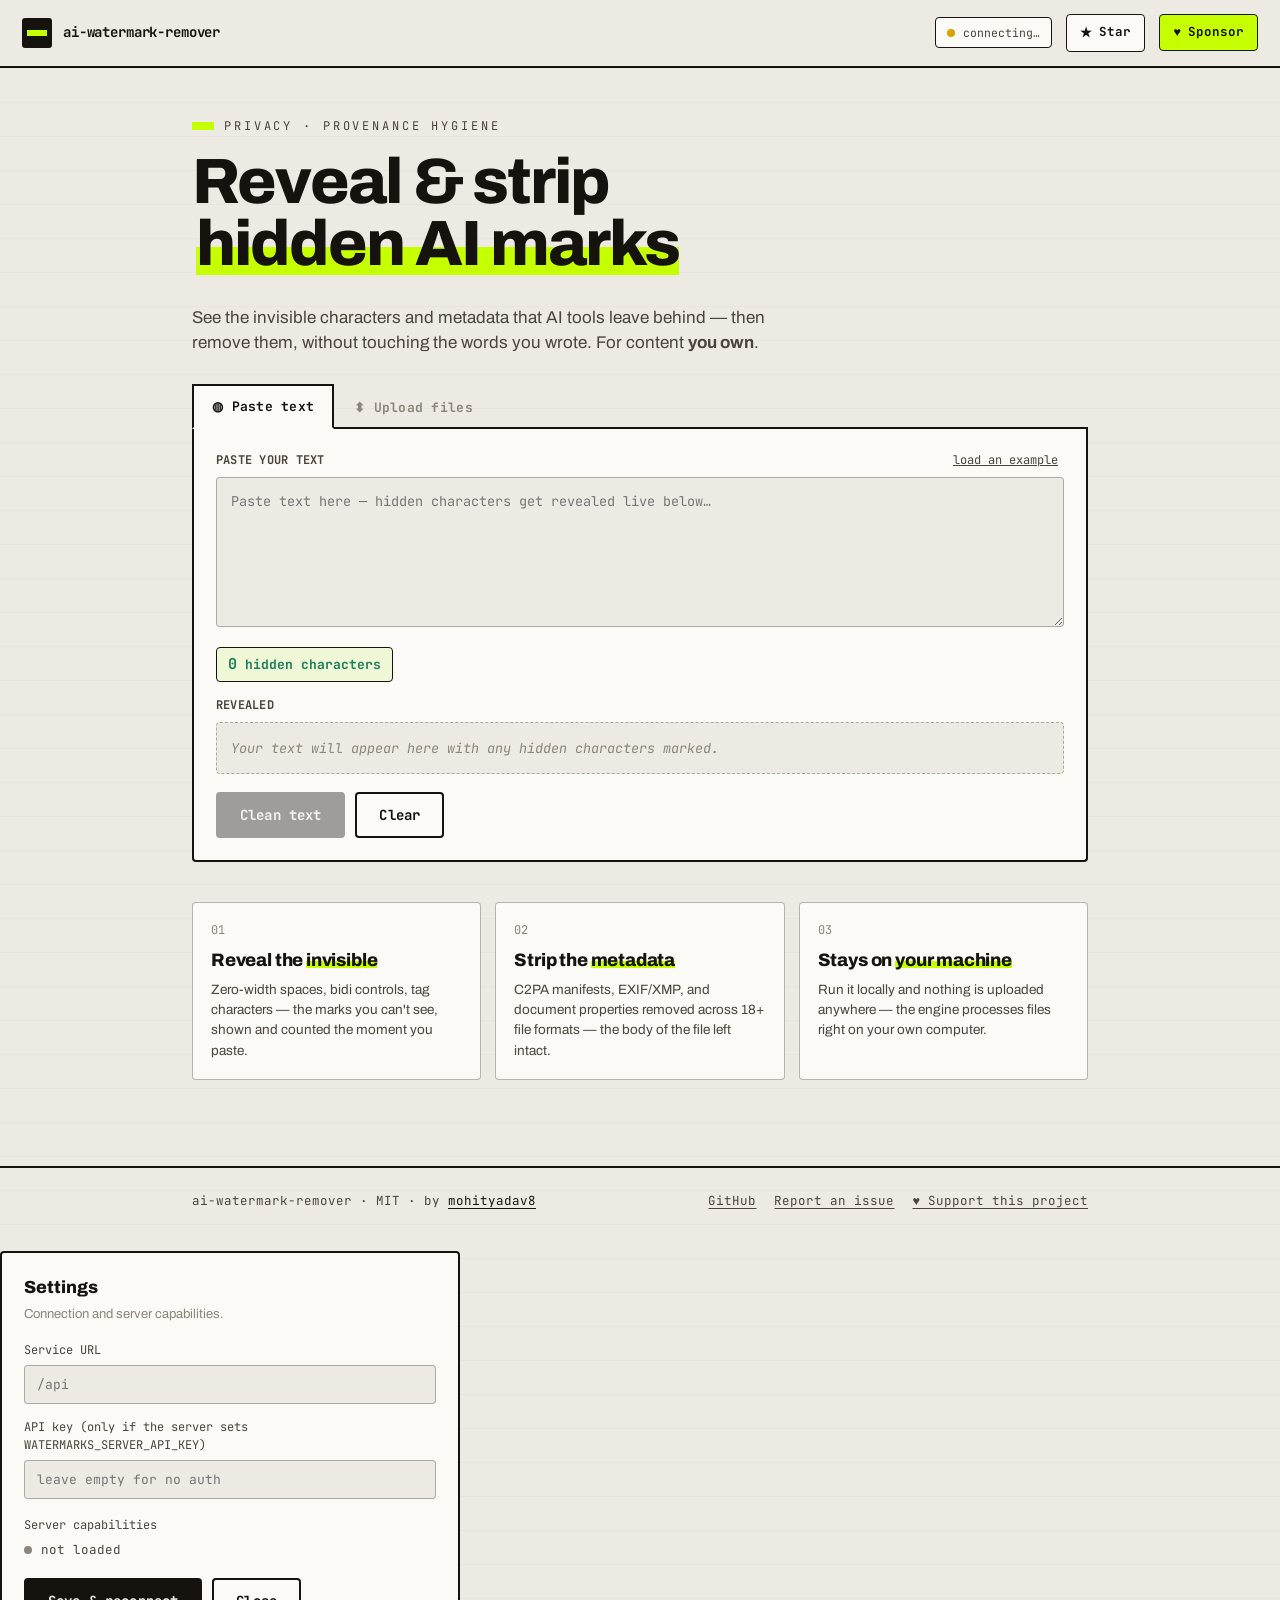
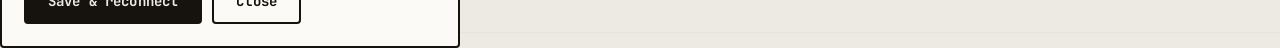
==== commit 30177f01: "Remove settings modal" ====
--- a/web/index.html
+++ b/web/index.html
@@ -33,7 +33,6 @@
     <a class="hbtn sponsor" id="sponsorLink" href="https://github.com/sponsors/mohityadav8" target="_blank" rel="noopener">
       ♥ <span class="lbl">Sponsor</span>
     </a>
-    <button class="iconbtn" id="openSettings" title="Settings">⚙</button>
   </div>
 
   <div class="wrap">
@@ -137,8 +136,6 @@
     </div>
   </footer>
 
-  <!-- settings modal -->
-  <div class="pop" id="settingsPop">
     <div class="modal">
       <h3>Settings</h3>
       <p class="sub">Connection and server capabilities.</p>
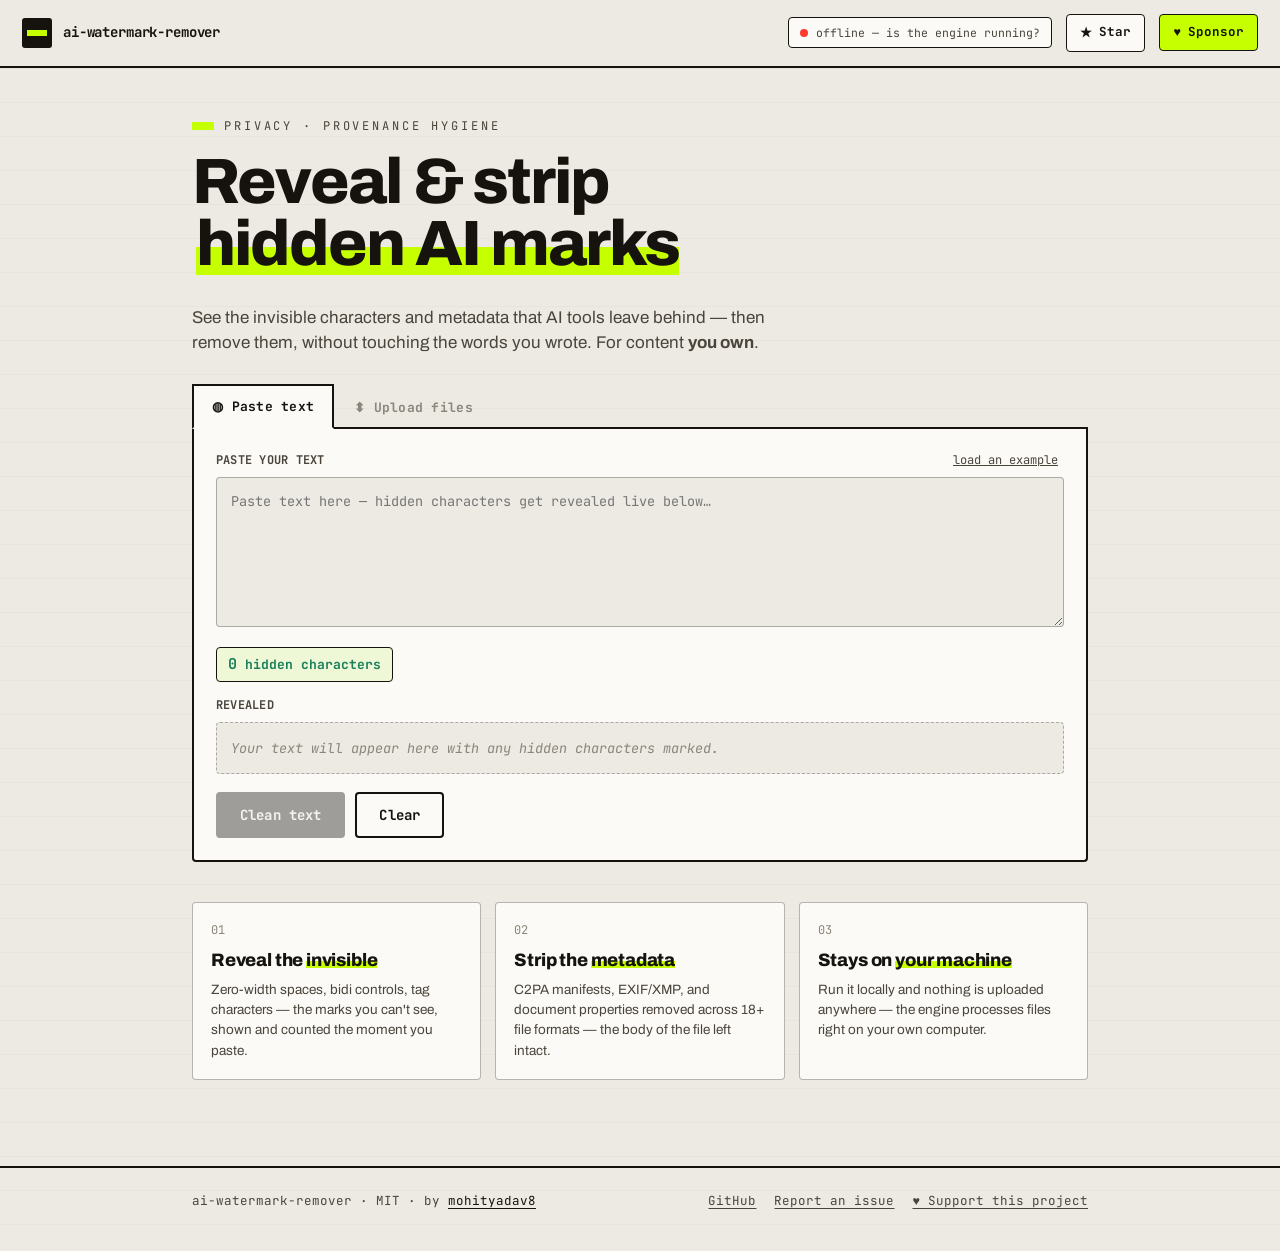
==== commit 49d3565d: "Fix: remove settings modal completely" ====
--- a/web/index.html
+++ b/web/index.html
@@ -136,26 +136,6 @@
     </div>
   </footer>
 
-    <div class="modal">
-      <h3>Settings</h3>
-      <p class="sub">Connection and server capabilities.</p>
-      <div class="field">
-        <label for="apiBase">Service URL</label>
-        <input id="apiBase" placeholder="/api" />
-      </div>
-      <div class="field">
-        <label for="apiKey">API key (only if the server sets WATERMARKS_SERVER_API_KEY)</label>
-        <input id="apiKey" type="password" placeholder="leave empty for no auth" />
-      </div>
-      <label style="font-family:var(--mono);font-size:12px;color:var(--ink-2)">Server capabilities</label>
-      <div class="caps" id="capsList"><div class="cap"><span class="d off"></span><span class="name">not loaded</span></div></div>
-      <div class="actions">
-        <button class="btn" id="saveSettings">Save &amp; reconnect</button>
-        <button class="btn ghost" id="closeSettings">Close</button>
-      </div>
-    </div>
-  </div>
-
   <script src="app.js"></script>
 </body>
 </html>
